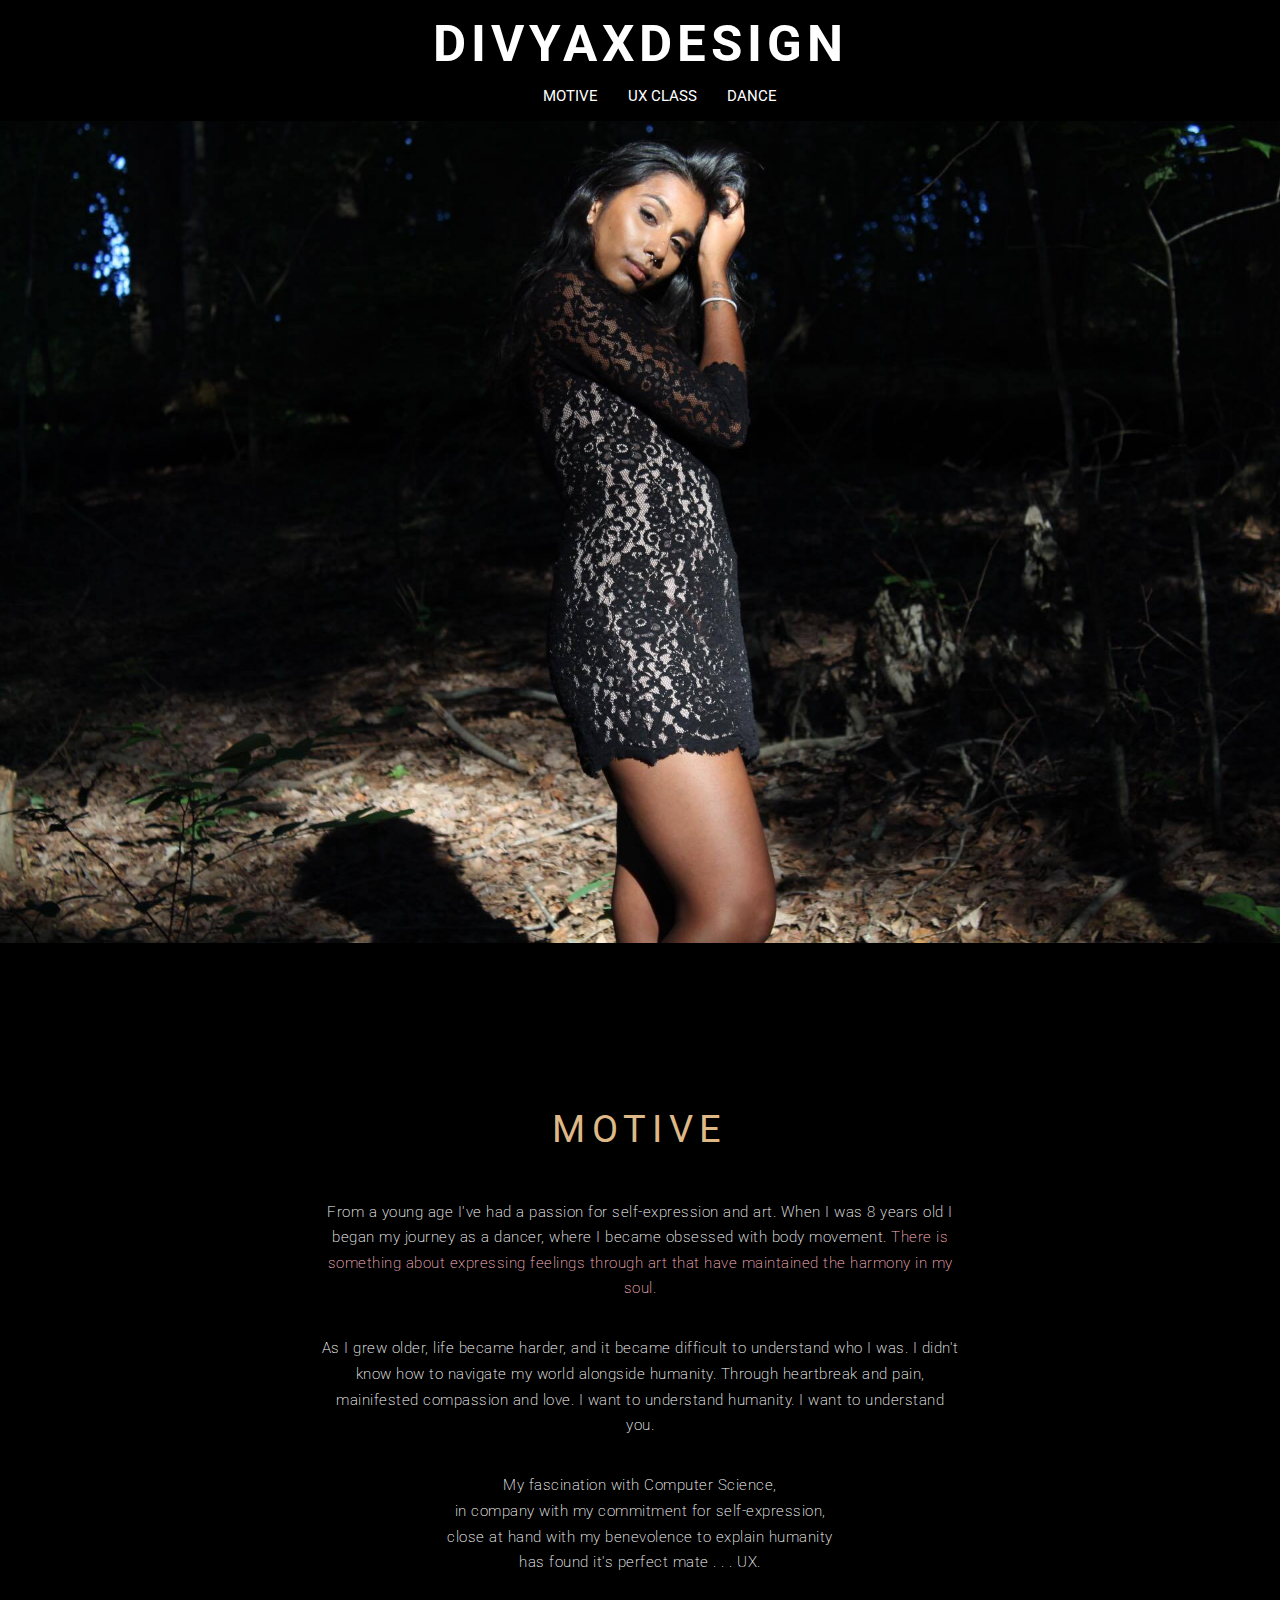
==== design.html @ db79d978 "new hidden design site in d of Jagadeesh" ====
<!DOCTYPE html>
<html>
    <head>
        <meta charset="utf-8">
        <meta http-equiv="X-UA-Compatible" content="IE=edge">
        <title>Divya Jagadeesh | Design</title>
        <meta name="description" content="A personal website for software engineering job recruitment.">
        <link rel="shortcut icon" href="dlogo.png" />
        <link href="https://afeld.github.io/emoji-css/emoji.css" rel="stylesheet">
        <link href="Hover-master/css/hover.css" rel="stylesheet" media="all">
        <link href="//maxcdn.bootstrapcdn.com/font-awesome/4.2.0/css/font-awesome.min.css" rel="stylesheet" media="all">
        <link rel="stylesheet" href="design-style.css">
        <link href="https://fonts.googleapis.com/css?family=Roboto:300,700" rel="stylesheet">
        <link href="https://fonts.googleapis.com/css?family=Cormorant+Garamond:300" rel="stylesheet">
        <link href="https://fonts.googleapis.com/css?family=Arapey" rel="stylesheet">
        <link href="https://fonts.googleapis.com/css?family=Neuton:200" rel="stylesheet">
    </head>
    
    <body>
        <header>
            <p class="title">DIVYAXDESIGN</p>
        </header>
        
        <nav>
            <ul>
                <li><a href="#motive">MOTIVE</a></li>
                <li><a href="#class">UX CLASS</a></li>
                <li><a href="#dance">DANCE</a></li>
<!--
                <li><a href="#experience">Experience</a></li>
                <li><a href="#contact">Contact</a></li>
-->
            </ul>
        </nav>
        
        <div class="para-image image1"></div>
        
        <div class="content design-space" id="motive">
            <h2>MOTIVE</h2>
            <p>
                From a young age I've had a passion for self-expression and art. When I was 
                8 years old I began my journey as a dancer, where I became obsessed with body
                movement. <span>There is something about expressing feelings through art that have
                maintained the harmony in my soul.</span>
            </p>
            <p>
                As I grew older, life became harder, and it became difficult to understand who
                I was. I didn't know how to navigate my world alongside humanity. Through 
                heartbreak and pain, mainifested compassion and love. I want to understand humanity. 
                I want to understand you.
            </p>
            <p>
                My fascination with Computer Science,<br>
                in company with my commitment for self-expression,<br>
                close at hand with my benevolence to explain humanity<br>
                has found it's perfect mate . . . UX.
            </p>
            <p>
                Welcome to my journey as a designer.
            </p>
        </div>
        
        <div class="para-image image2"></div>
        <div class="content"></div>
    </body>
    
</html>
---- design-style.css ----
/*--------- BODY ------------*/
html, body {
    height: 100%;
    margin: 0px;
    padding: 0px;
}

body {
    background: black;
    opacity: 1;
    transition: 1s opacity;
}

/*-------- FIXED IMAGES ---------*/

.para-image {
    height: 100%;
    background-size: 100vw;
    background-repeat: no-repeat;
    background-attachment: fixed;
}

.content {
    height: auto;
    background-color: black;
    color: white;
}

.image1 {
    background-image: url("jones");
    background-position: 0px 7vw; 
    
}

.image2 {
    background-image: url("hair%20copy.jpg");
    background-position: 0vw -8vw;
}

/*--------- HEADER ------------*/

.title {
    color: white;
    font-family: 'Roboto', sans-serif;
    letter-spacing: 5px;
    text-align: center;
    font-size: 4vw;
    margin: 0px;
    padding: 1vw;
    font-weight: 700;
}

/*------------ NAVIGATION ----------*/

ul li {
    display: inline;
    text-align: center;
    padding-left: 1vw;
    padding-right: 1vw;
}

ul {
    text-align: center;
    margin-top: 0vw;
}

ul li a {
    text-decoration: none;
    color: white;
    font-family: 'Roboto', sans-serif;
    font-weight: 400;
    font-size: 1.2vw;
}

ul li a:hover {
    color: burlywood;
}

/*----------- MAIN ------------*/

.design-space {
/*    font-family: 'Roboto Slab', serif;*/
/*    font-family: 'Cormorant Garamond', serif;*/
/*    font-family: 'Arapey', serif;*/
/*    font-family: 'Neuton', serif;*/
    font-family: 'Roboto', sans-serif;
    font-weight: 200;
    padding-left: 20vw;
    padding-top: 5vw;
    padding-bottom: 5vw;
    letter-spacing: 0.5px;
    text-align: center;
    font-size: 1.2vw;
    line-height: 2vw;
}

.design-space p {
    padding-left: 5vw;
    padding-right: 25vw;
    padding-bottom: 1.5vw;
}

.design-space h2 {
    padding-left: 5vw;
    padding-right: 25vw;
    text-align: center;
    font-family: 'Roboto', sans-serif;
    font-weight: 400;
    letter-spacing: 0.5vw;
    font-size: 3vw;
    padding-bottom: 2vw;
    color: burlywood;
}

.design-space p span {
    color: lightpink;
}
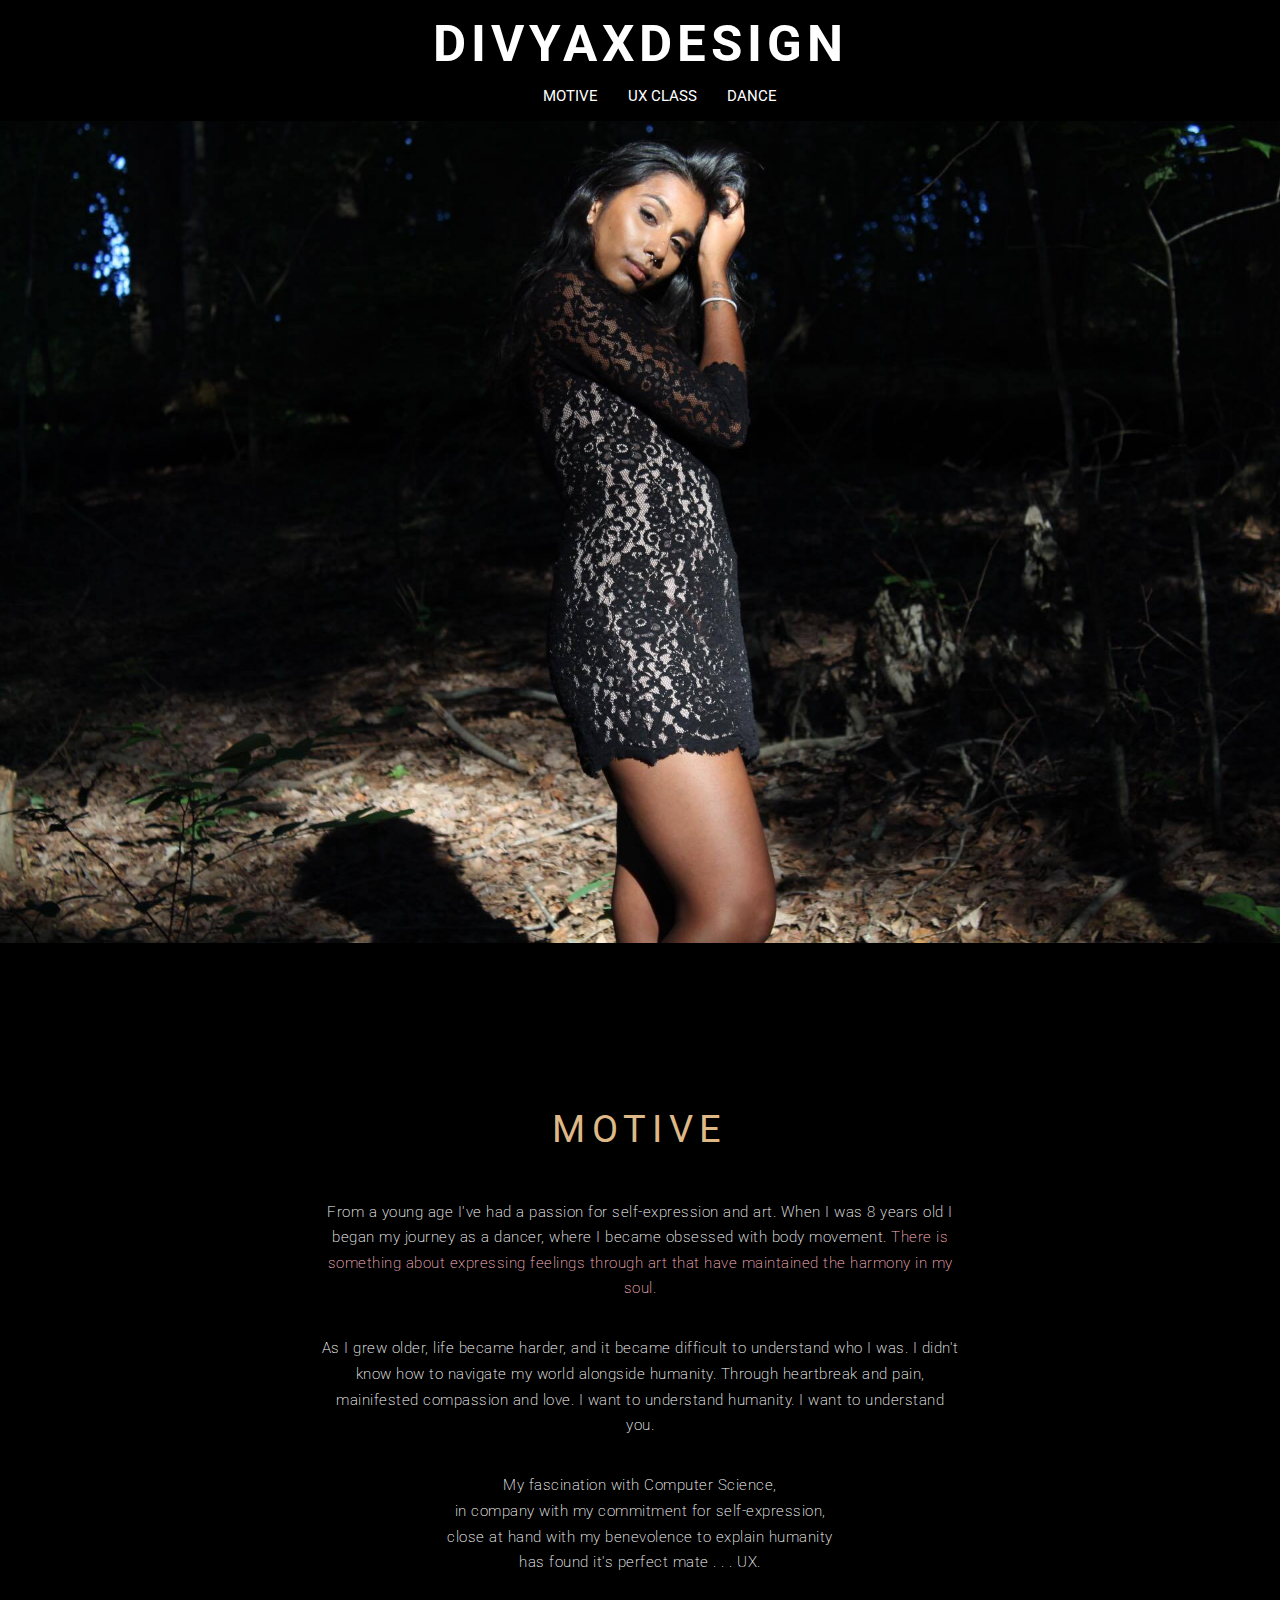
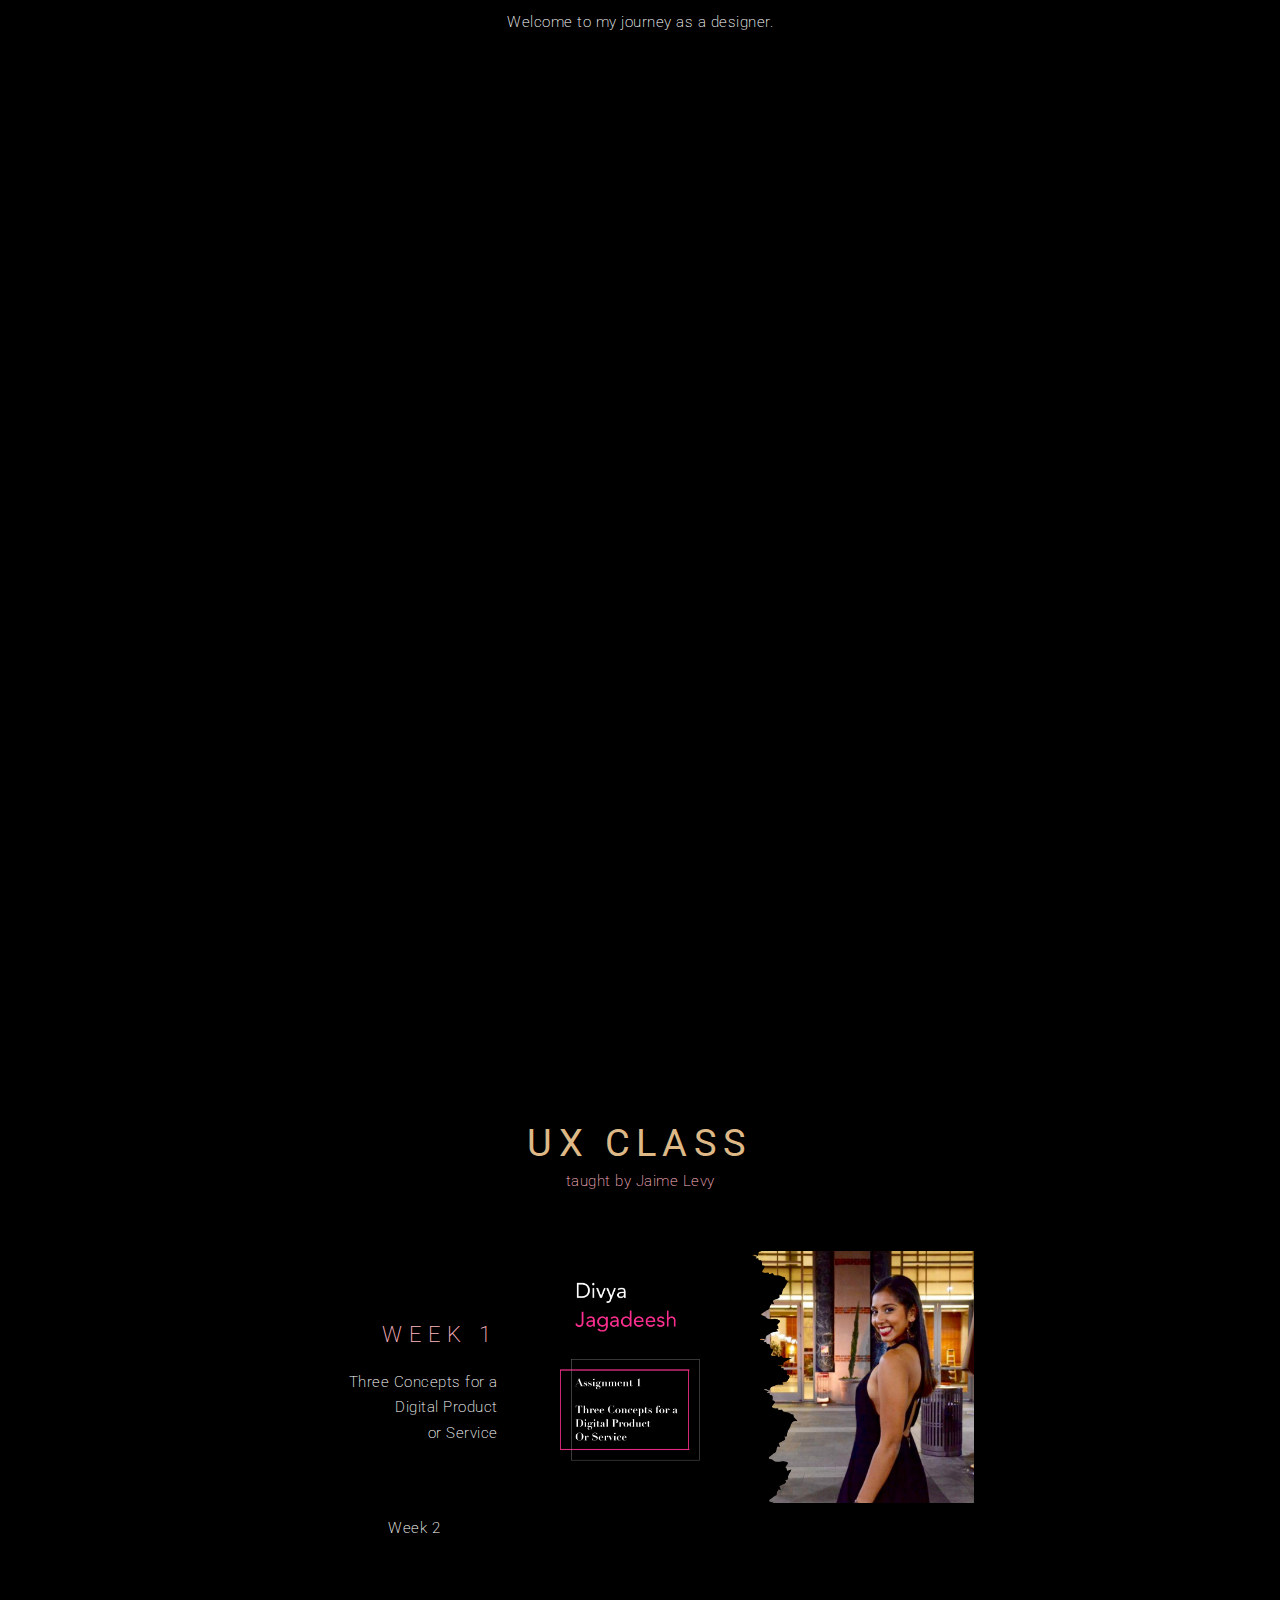
==== commit ca12f9d2: "added javascript, started UX class, let's see if javascript works" ====
--- a/design.html
+++ b/design.html
@@ -14,6 +14,35 @@
         <link href="https://fonts.googleapis.com/css?family=Cormorant+Garamond:300" rel="stylesheet">
         <link href="https://fonts.googleapis.com/css?family=Arapey" rel="stylesheet">
         <link href="https://fonts.googleapis.com/css?family=Neuton:200" rel="stylesheet">
+        
+        <script src="https://ajax.googleapis.com/ajax/libs/jquery/3.2.1/jquery.min.js"></script>
+        <script>
+        $(document).ready(function(){
+          // Add smooth scrolling to all links
+          $("a").on('click', function(event) {
+
+            // Make sure this.hash has a value before overriding default behavior
+            if (this.hash !== "") {
+              // Prevent default anchor click behavior
+              event.preventDefault();
+
+              // Store hash
+              var hash = this.hash;
+
+              // Using jQuery's animate() method to add smooth page scroll
+              // The optional number (800) specifies the number of milliseconds it takes to scroll to the specified area
+              $('html, body').animate({
+                scrollTop: $(hash).offset().top
+              }, 1000, function(){
+
+                // Add hash (#) to URL when done scrolling (default click behavior)
+                window.location.hash = hash;
+              });
+            } // End if
+          });
+        });
+        </script>
+        
     </head>
     
     <body>
@@ -61,7 +90,26 @@
         </div>
         
         <div class="para-image image2"></div>
-        <div class="content"></div>
+        <div class="content ux-class" id="class">
+            <h2>UX CLASS</h2>
+            <p class="teacher">taught by Jaime Levy</p>
+            <table align="center">
+                <tr>
+                    <td class="week">
+                        <p>WEEK 1</p>
+                        <h3>Three Concepts for a<br> 
+                            Digital Product<br> 
+                            or Service</h3>
+                    </td>
+                    <td>
+                        <a href="DivyaJagadeesh_assignment1.pdf" target="_blank"><img src="00001.jpg"></a>
+                    </td>
+                </tr>
+                <tr>
+                    <td>Week 2</td>
+                </tr>
+            </table>
+        </div>
     </body>
     
 </html>--- a/design-style.css
+++ b/design-style.css
@@ -7,8 +7,6 @@
 
 body {
     background: black;
-    opacity: 1;
-    transition: 1s opacity;
 }
 
 /*-------- FIXED IMAGES ---------*/
@@ -28,13 +26,14 @@
 
 .image1 {
     background-image: url("jones");
-    background-position: 0px 7vw; 
-    
+    background-position: 0px 7vw;
+/*    opacity: 0.5;*/
 }
 
 .image2 {
-    background-image: url("hair%20copy.jpg");
-    background-position: 0vw -8vw;
+    background-image: url("DSC_0229%20copy.jpg");
+    background-position: 0vw 0vw;
+    opacity: 0.3;
 }
 
 /*--------- HEADER ------------*/
@@ -76,7 +75,7 @@
     color: burlywood;
 }
 
-/*----------- MAIN ------------*/
+/*----------- DESIGN SPACE ------------*/
 
 .design-space {
 /*    font-family: 'Roboto Slab', serif;*/
@@ -114,4 +113,65 @@
 
 .design-space p span {
     color: lightpink;
-}+}
+
+/*--------- UX CLASS --------*/
+
+.ux-class {
+    font-family: 'Roboto', sans-serif;
+    font-weight: 200;
+/*    padding-left: 20vw;*/
+    padding-top: 5vw;
+    padding-bottom: 5vw;
+    letter-spacing: 0.5px;
+    text-align: center;
+    font-size: 1.2vw;
+    line-height: 2vw;
+}
+
+.ux-class h2 {
+/*    padding-left: 5vw;*/
+/*    padding-right: 25vw;*/
+    text-align: center;
+    font-family: 'Roboto', sans-serif;
+    font-weight: 400;
+    letter-spacing: 0.5vw;
+    font-size: 3vw;
+    padding-bottom: 2vw;
+    color: burlywood;
+}
+
+.teacher {
+/*    padding-left: 5vw;*/
+/*    padding-right: 25vw;*/
+    padding-bottom: 3vw;
+    padding-top: 0vw;
+    margin-top: -3.5vw;
+    color: lightpink;
+}
+
+.ux-class img {
+    width: 35vw;
+}
+
+.ux-class h3 {
+    font-weight: 200;
+    font-size: 1.2vw;
+    color: white;
+/*    font-family: 'Cormorant Garamond', serif;*/
+    text-align: right;
+}
+
+.week p {
+    font-size: 1.7vw;
+    width: 15vw;
+    text-align: right;
+    color: lightpink;
+    text-align: right;
+    letter-spacing: 0.5vw;
+    
+}
+
+.week {
+    padding-right: 2vw;
+}
